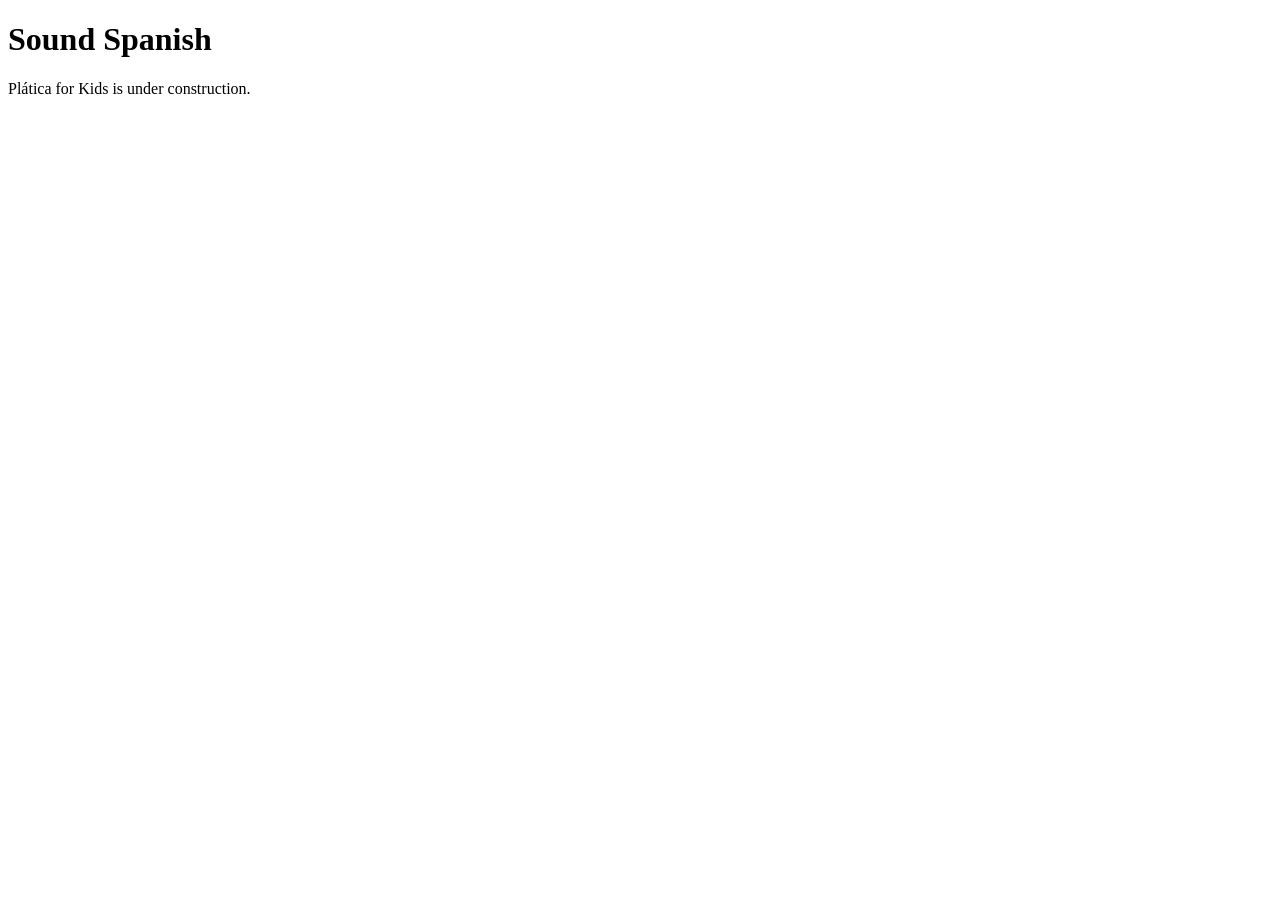
==== index.html @ 147d858f "initial platica4kids july 12 initial platica4kids july 12" ====
<!DOCTYPE html>
<html lang="en">
<head>
  <meta charset="UTF-8">
  <meta name="viewport" content="width=device-width, initial-scale=1.0">
  <title>Sound Spanish</title>
</head>
<body>
  <h1>Sound Spanish</h1>
  <p>Plática for Kids is under construction.</p>
</body>
</html>
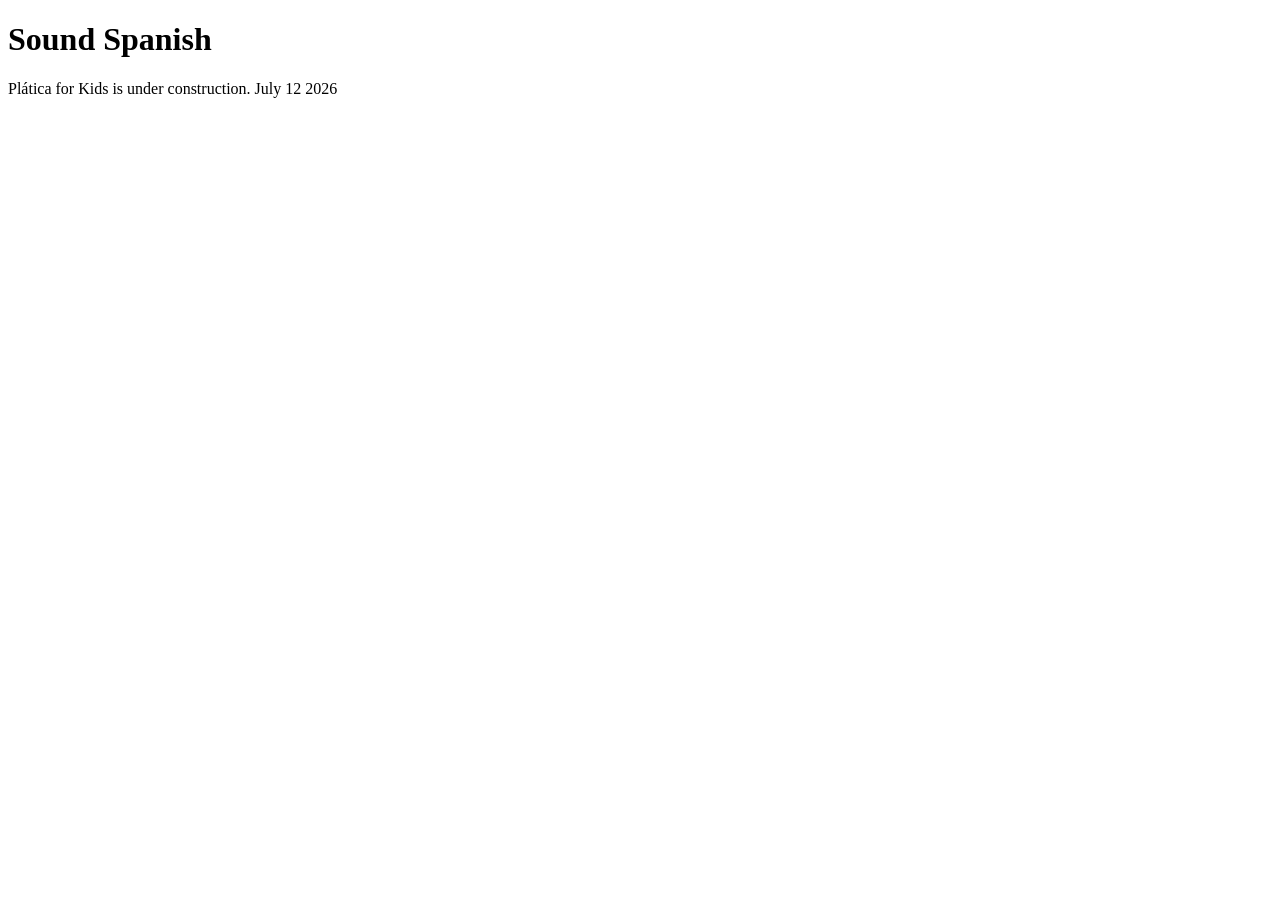
==== commit 73ab6fbf: "july 12 2026 july 12 2026" ====
--- a/index.html
+++ b/index.html
@@ -7,6 +7,6 @@
 </head>
 <body>
   <h1>Sound Spanish</h1>
-  <p>Plática for Kids is under construction.</p>
+  <p>Plática for Kids is under construction. July 12 2026</p>
 </body>
 </html>
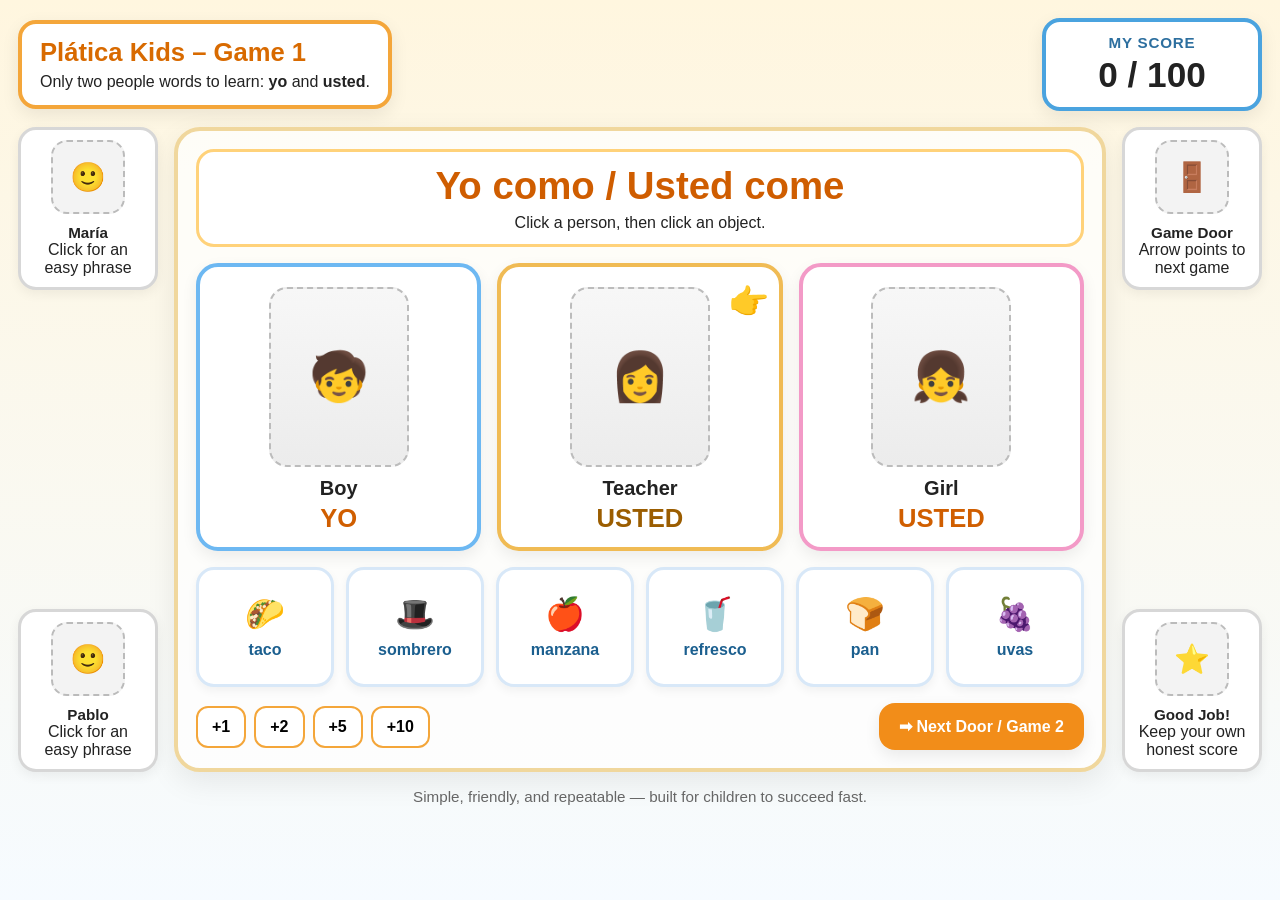
==== commit 9c994274: "build 4kids july12 build 4kids july12" ====
--- a/index.html
+++ b/index.html
@@ -1,12 +1,51 @@
 <!DOCTYPE html>
 <html lang="en">
 <head>
-  <meta charset="UTF-8">
-  <meta name="viewport" content="width=device-width, initial-scale=1.0">
-  <title>Sound Spanish</title>
+  <meta charset="UTF-8" />
+  <meta name="viewport" content="width=device-width, initial-scale=1.0" />
+  <title>Plática for Kids</title>
+
+  <!--
+    TEMPORARY SIMPLE ENTRANCE
+    For now, the website goes directly to Plática for Kids.
+    The adult/kids doors can be added again later.
+  -->
+  <meta http-equiv="refresh" content="0; url=./kids_only/game1.html" />
+
+  <script>
+    window.location.replace("./kids_only/game1.html");
+  </script>
+
+  <style>
+    html, body {
+      margin: 0;
+      width: 100%;
+      height: 100%;
+      display: grid;
+      place-items: center;
+      font-family: Arial, sans-serif;
+      background: #f4ead8;
+      color: #3d2b1f;
+      text-align: center;
+    }
+
+    .message {
+      padding: 24px;
+    }
+
+    a {
+      color: #8b4513;
+      font-weight: bold;
+    }
+  </style>
 </head>
 <body>
-  <h1>Sound Spanish</h1>
-  <p>Plática for Kids is under construction. July 12 2026</p>
+  <div class="message">
+    <h1>Plática for Kids</h1>
+    <p>Opening the program…</p>
+    <p>
+      <a href="./kids_only/game1.html">Tap here if it does not open automatically.</a>
+    </p>
+  </div>
 </body>
-</html>+</html>
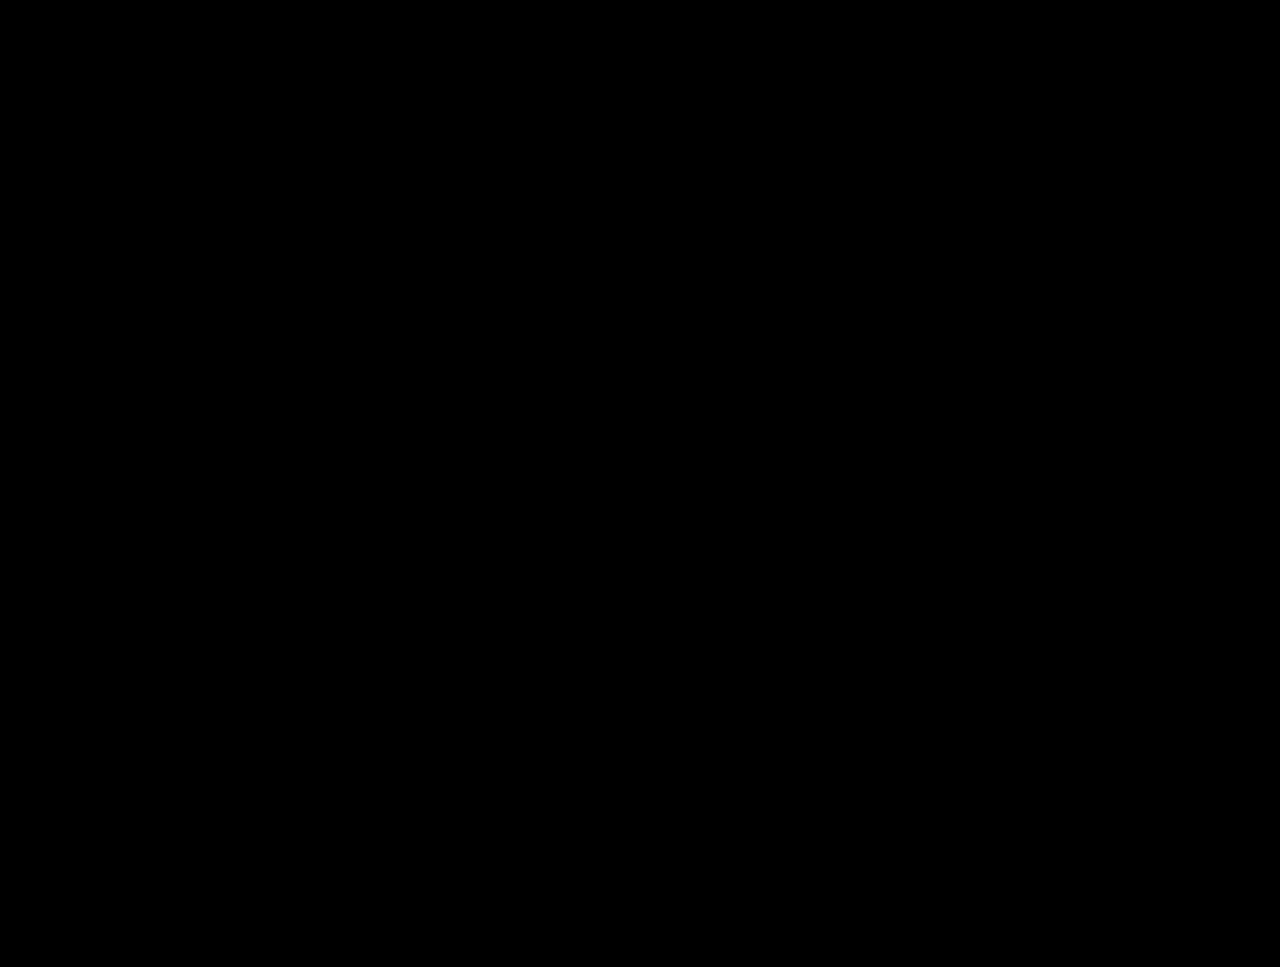
==== commit a1a4084e: "chg index july 12 chg index july 12" ====
--- a/index.html
+++ b/index.html
@@ -3,49 +3,80 @@
 <head>
   <meta charset="UTF-8" />
   <meta name="viewport" content="width=device-width, initial-scale=1.0" />
-  <title>Plática for Kids</title>
-
-  <!--
-    TEMPORARY SIMPLE ENTRANCE
-    For now, the website goes directly to Plática for Kids.
-    The adult/kids doors can be added again later.
-  -->
-  <meta http-equiv="refresh" content="0; url=./kids_only/game1.html" />
-
-  <script>
-    window.location.replace("./kids_only/game1.html");
-  </script>
-
+  <title>Entrance</title>
+<h2>Jimmy was here </h2>
   <style>
     html, body {
       margin: 0;
       width: 100%;
       height: 100%;
-      display: grid;
-      place-items: center;
-      font-family: Arial, sans-serif;
-      background: #f4ead8;
-      color: #3d2b1f;
-      text-align: center;
+      overflow: hidden;
+      background: #000;
     }
 
-    .message {
-      padding: 24px;
+    .screen {
+      position: relative;
+      width: 100vw;
+      height: 100vh;
+      background-image: url("./Entrances/p1.png");
+      background-repeat: no-repeat;
+      background-position: center center;
+      background-size: cover;
     }
 
-    a {
-      color: #8b4513;
-      font-weight: bold;
+    .door {
+      position: absolute;
+      cursor: pointer;
+      background: rgba(255, 0, 0, 0); /* invisible */
+    }
+
+    /* LEFT DOOR */
+    .door-left {
+      left: .2%;
+      top: .5%;
+      width: 45%;
+      height: 89%;
+    }
+
+    /* RIGHT DOOR */
+    .door-right {
+      left: 56%;
+      top: 5%;
+      width: 27%;
+      height: 77%;
+    }
+
+    /* TEMPORARY TEST MODE
+       Turn opacity on while lining up the doors, then set back to 0.
+    */
+    /*
+    .door-left  { background: rgba(255, 0, 0, 0.20); }
+    .door-right { background: rgba(0, 0, 255, 0.20); }
+    */
+
+    /* Optional subtle hover outline */
+    .door:hover {
+      outline: 4px solid rgba(255, 140, 0, 0.45);
+      outline-offset: -2px;
     }
   </style>
 </head>
 <body>
-  <div class="message">
-    <h1>Plática for Kids</h1>
-    <p>Opening the program…</p>
-    <p>
-      <a href="./kids_only/game1.html">Tap here if it does not open automatically.</a>
-    </p>
+
+  <div class="screen">
+    <div class="door door-left" onclick="goLeftDoor()"></div>
+    <div class="door door-right" onclick="goRightDoor()"></div>
   </div>
+
+  <script>
+    function goLeftDoor() {
+      window.location.href = "./platicar/adult.html";
+    }
+
+    function goRightDoor() {
+      window.location.href = "./kids_only/game1.html";
+    }
+  </script>
+
 </body>
-</html>
+</html>
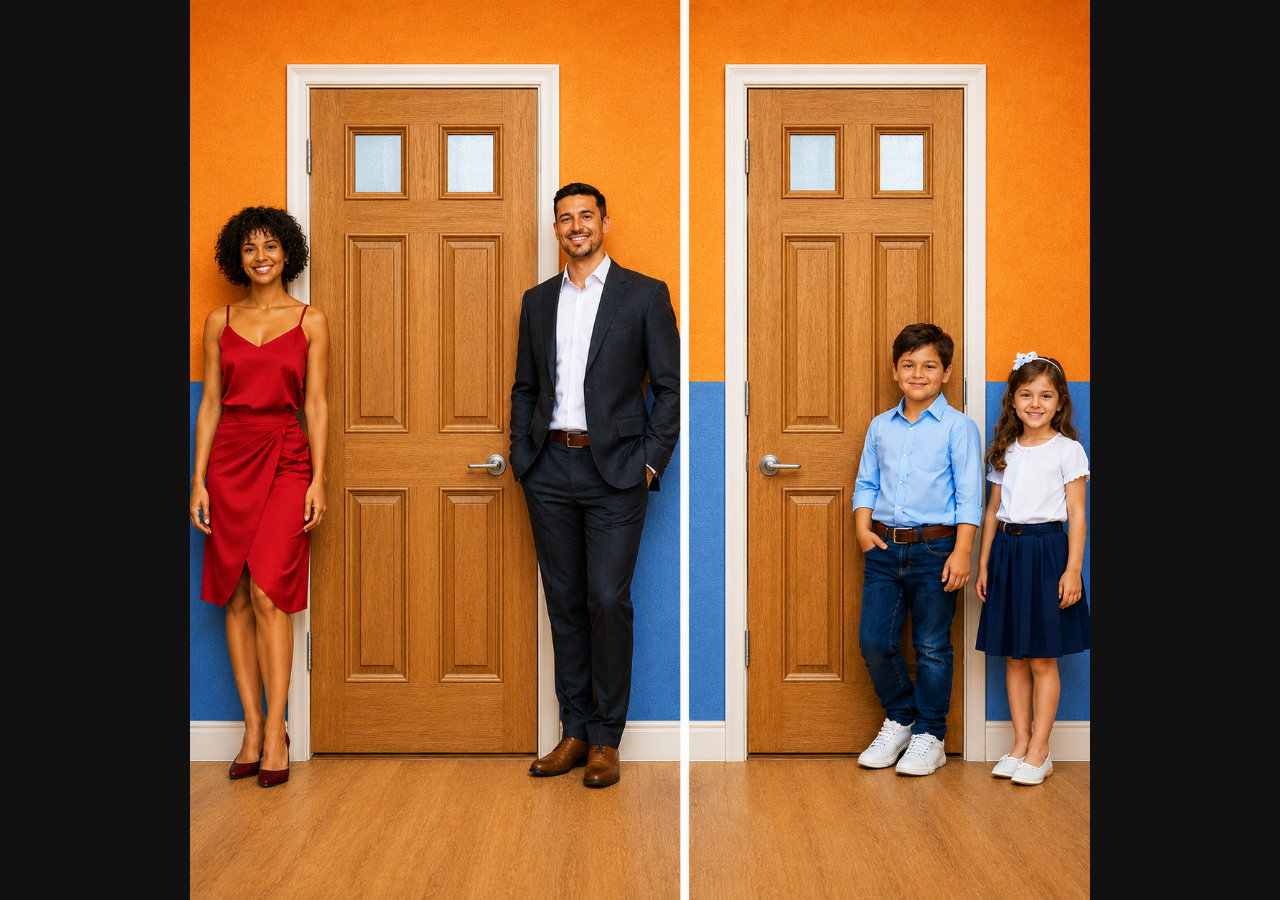
==== commit e69e256b: "update pfk july 12 update pfk july 12" ====
--- a/index.html
+++ b/index.html
@@ -1,82 +1,124 @@
-<!DOCTYPE html>
+<!doctype html>
 <html lang="en">
 <head>
-  <meta charset="UTF-8" />
-  <meta name="viewport" content="width=device-width, initial-scale=1.0" />
-  <title>Entrance</title>
-<h2>Jimmy was here </h2>
+  <meta charset="utf-8">
+  <meta name="viewport" content="width=device-width, initial-scale=1">
+  <title>Plática</title>
   <style>
-    html, body {
-      margin: 0;
+    * {
+      box-sizing: border-box;
+    }
+
+    html,
+    body {
       width: 100%;
       height: 100%;
+      margin: 0;
+      background: #111;
       overflow: hidden;
-      background: #000;
     }
 
-    .screen {
-      position: relative;
-      width: 100vw;
-      height: 100vh;
-      background-image: url("./Entrances/p1.png");
-      background-repeat: no-repeat;
-      background-position: center center;
-      background-size: cover;
+    body {
+      display: grid;
+      place-items: center;
+      font-family: Arial, Helvetica, sans-serif;
     }
 
-    .door {
-      position: absolute;
-      cursor: pointer;
-      background: rgba(255, 0, 0, 0); /* invisible */
+    .entrance {
+      position: relative;
+      width: min(100vw, 100vh);
+      aspect-ratio: 1 / 1;
+      background: #111;
     }
 
-    /* LEFT DOOR */
-    .door-left {
-      left: .2%;
-      top: .5%;
-      width: 45%;
-      height: 89%;
+    .entrance-image {
+      display: block;
+      width: 100%;
+      height: 100%;
+      object-fit: contain;
+      user-select: none;
+      -webkit-user-drag: none;
     }
 
-    /* RIGHT DOOR */
-    .door-right {
-      left: 56%;
-      top: 5%;
-      width: 27%;
-      height: 77%;
+    .door-link {
+      position: absolute;
+      z-index: 2;
+      display: block;
+      border-radius: 1rem;
+      cursor: pointer;
+      -webkit-tap-highlight-color: transparent;
     }
 
-    /* TEMPORARY TEST MODE
-       Turn opacity on while lining up the doors, then set back to 0.
-    */
-    /*
-    .door-left  { background: rgba(255, 0, 0, 0.20); }
-    .door-right { background: rgba(0, 0, 255, 0.20); }
-    */
+    /* Left door: Adult program */
+    .adult-door {
+      left: 12.5%;
+      top: 7.5%;
+      width: 28.5%;
+      height: 76.5%;
+    }
 
-    /* Optional subtle hover outline */
-    .door:hover {
-      outline: 4px solid rgba(255, 140, 0, 0.45);
-      outline-offset: -2px;
+    /* Right door: Child program */
+    .child-door {
+      left: 61.5%;
+      top: 7.5%;
+      width: 26.5%;
+      height: 76.5%;
+    }
+
+    .door-link:focus-visible {
+      outline: 5px solid #fff;
+      outline-offset: -5px;
+      background: rgba(255, 255, 255, 0.12);
+    }
+
+    @media (hover: hover) {
+      .door-link:hover {
+        background: rgba(255, 255, 255, 0.08);
+        box-shadow: inset 0 0 0 4px rgba(255, 255, 255, 0.75);
+      }
     }
   </style>
 </head>
 <body>
+  <main class="entrance" aria-label="Choose a Plática program">
+    <img
+      class="entrance-image"
+      src="assets/images/entrance.jpg"
+      alt="Two entrance doors: the adult program is on the left and Plática V3 is on the right."
+    >
 
-  <div class="screen">
-    <div class="door door-left" onclick="goLeftDoor()"></div>
-    <div class="door door-right" onclick="goRightDoor()"></div>
-  </div>
+    <a
+      class="door-link adult-door"
+      href="adult/platicav3/placeholder.html"
+      aria-label="Enter the adult Plática program"
+      title="Adult Plática"
+    ></a>
+
+    <a
+      class="door-link child-door"
+      href="child/desktop/structure.html"
+      id="childDoor"
+      aria-label="Enter Plática V3"
+      title="Plática V3"
+    ></a>
+  </main>
 
   <script>
-    function goLeftDoor() {
-      window.location.href = "./platicar/adult.html";
-    }
+    (function () {
+      const childDoor = document.getElementById('childDoor');
 
-    function goRightDoor() {
-      window.location.href = "./kids_only/game1.html";
-    }
+      childDoor.addEventListener('click', function (event) {
+        event.preventDefault();
+
+        const isPhone =
+          window.matchMedia('(max-width: 700px)').matches ||
+          /Android|iPhone|iPod|Mobile/i.test(navigator.userAgent);
+
+        const lane = isPhone ? 'phone' : 'desktop';
+        sessionStorage.setItem('kidsLane', lane);
+        window.location.href = 'child/' + lane + '/structure.html';
+      });
+    })();
   </script>
-
 </body>
-</html>+</html>
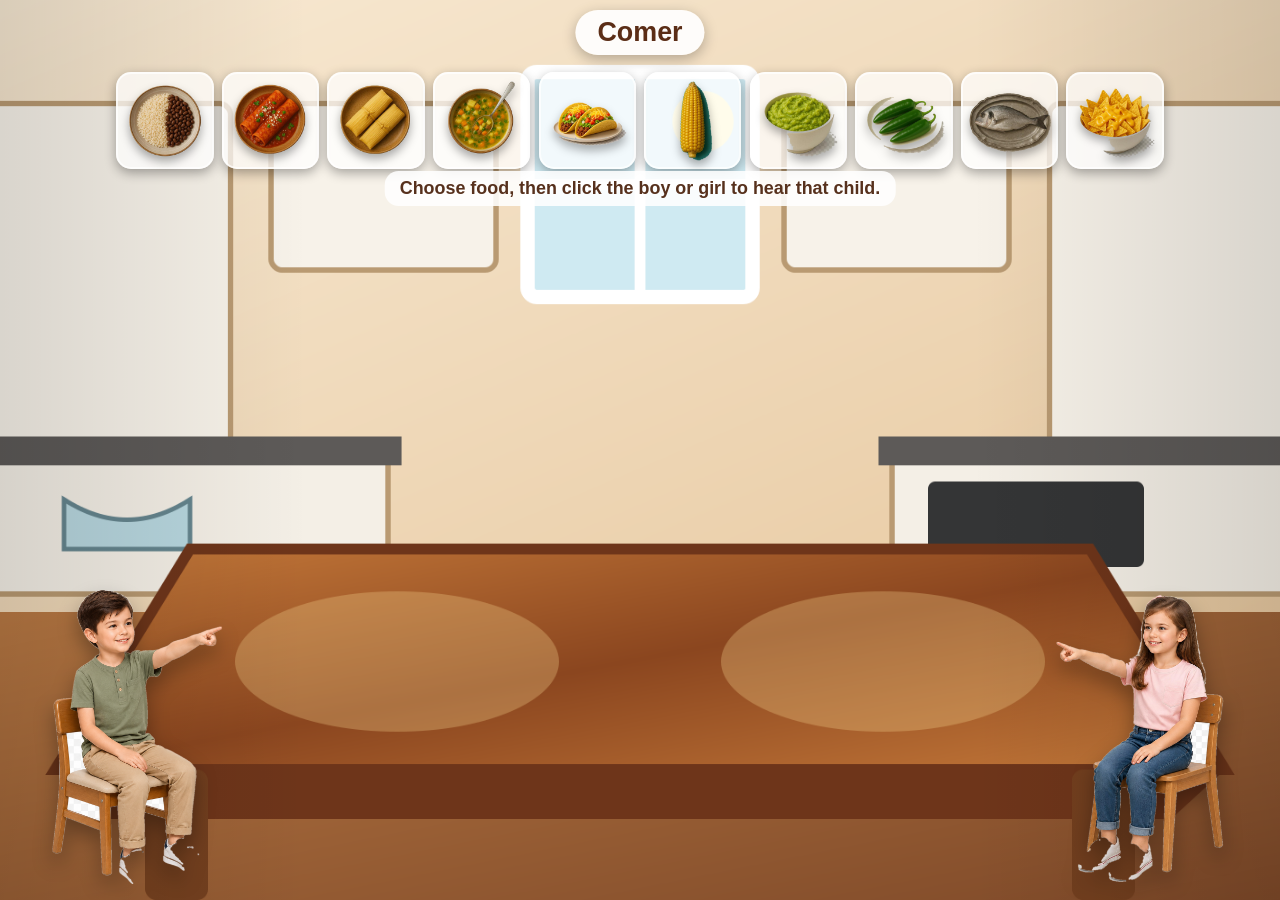
==== commit f5013ca1: "add kitchen table july 13 add kitchen table july 13" ====
--- a/index.html
+++ b/index.html
@@ -1,124 +1 @@
-<!doctype html>
-<html lang="en">
-<head>
-  <meta charset="utf-8">
-  <meta name="viewport" content="width=device-width, initial-scale=1">
-  <title>Plática</title>
-  <style>
-    * {
-      box-sizing: border-box;
-    }
-
-    html,
-    body {
-      width: 100%;
-      height: 100%;
-      margin: 0;
-      background: #111;
-      overflow: hidden;
-    }
-
-    body {
-      display: grid;
-      place-items: center;
-      font-family: Arial, Helvetica, sans-serif;
-    }
-
-    .entrance {
-      position: relative;
-      width: min(100vw, 100vh);
-      aspect-ratio: 1 / 1;
-      background: #111;
-    }
-
-    .entrance-image {
-      display: block;
-      width: 100%;
-      height: 100%;
-      object-fit: contain;
-      user-select: none;
-      -webkit-user-drag: none;
-    }
-
-    .door-link {
-      position: absolute;
-      z-index: 2;
-      display: block;
-      border-radius: 1rem;
-      cursor: pointer;
-      -webkit-tap-highlight-color: transparent;
-    }
-
-    /* Left door: Adult program */
-    .adult-door {
-      left: 12.5%;
-      top: 7.5%;
-      width: 28.5%;
-      height: 76.5%;
-    }
-
-    /* Right door: Child program */
-    .child-door {
-      left: 61.5%;
-      top: 7.5%;
-      width: 26.5%;
-      height: 76.5%;
-    }
-
-    .door-link:focus-visible {
-      outline: 5px solid #fff;
-      outline-offset: -5px;
-      background: rgba(255, 255, 255, 0.12);
-    }
-
-    @media (hover: hover) {
-      .door-link:hover {
-        background: rgba(255, 255, 255, 0.08);
-        box-shadow: inset 0 0 0 4px rgba(255, 255, 255, 0.75);
-      }
-    }
-  </style>
-</head>
-<body>
-  <main class="entrance" aria-label="Choose a Plática program">
-    <img
-      class="entrance-image"
-      src="assets/images/entrance.jpg"
-      alt="Two entrance doors: the adult program is on the left and Plática V3 is on the right."
-    >
-
-    <a
-      class="door-link adult-door"
-      href="adult/platicav3/placeholder.html"
-      aria-label="Enter the adult Plática program"
-      title="Adult Plática"
-    ></a>
-
-    <a
-      class="door-link child-door"
-      href="child/desktop/structure.html"
-      id="childDoor"
-      aria-label="Enter Plática V3"
-      title="Plática V3"
-    ></a>
-  </main>
-
-  <script>
-    (function () {
-      const childDoor = document.getElementById('childDoor');
-
-      childDoor.addEventListener('click', function (event) {
-        event.preventDefault();
-
-        const isPhone =
-          window.matchMedia('(max-width: 700px)').matches ||
-          /Android|iPhone|iPod|Mobile/i.test(navigator.userAgent);
-
-        const lane = isPhone ? 'phone' : 'desktop';
-        sessionStorage.setItem('kidsLane', lane);
-        window.location.href = 'child/' + lane + '/structure.html';
-      });
-    })();
-  </script>
-</body>
-</html>
+<!doctype html><html><head><meta charset="utf-8"><meta name="viewport" content="width=device-width,initial-scale=1"><title>Plática V3</title><script>const phone=matchMedia('(max-width:760px)').matches||/Android|iPhone|iPad|iPod/i.test(navigator.userAgent);sessionStorage.setItem('kidsLane',phone?'phone':'desktop');sessionStorage.setItem('selectedGame','game1');location.replace(phone?'child/phone/structure.html':'child/desktop/structure.html');</script></head><body><a href="child/desktop/structure.html">Open Game 1</a></body></html>
